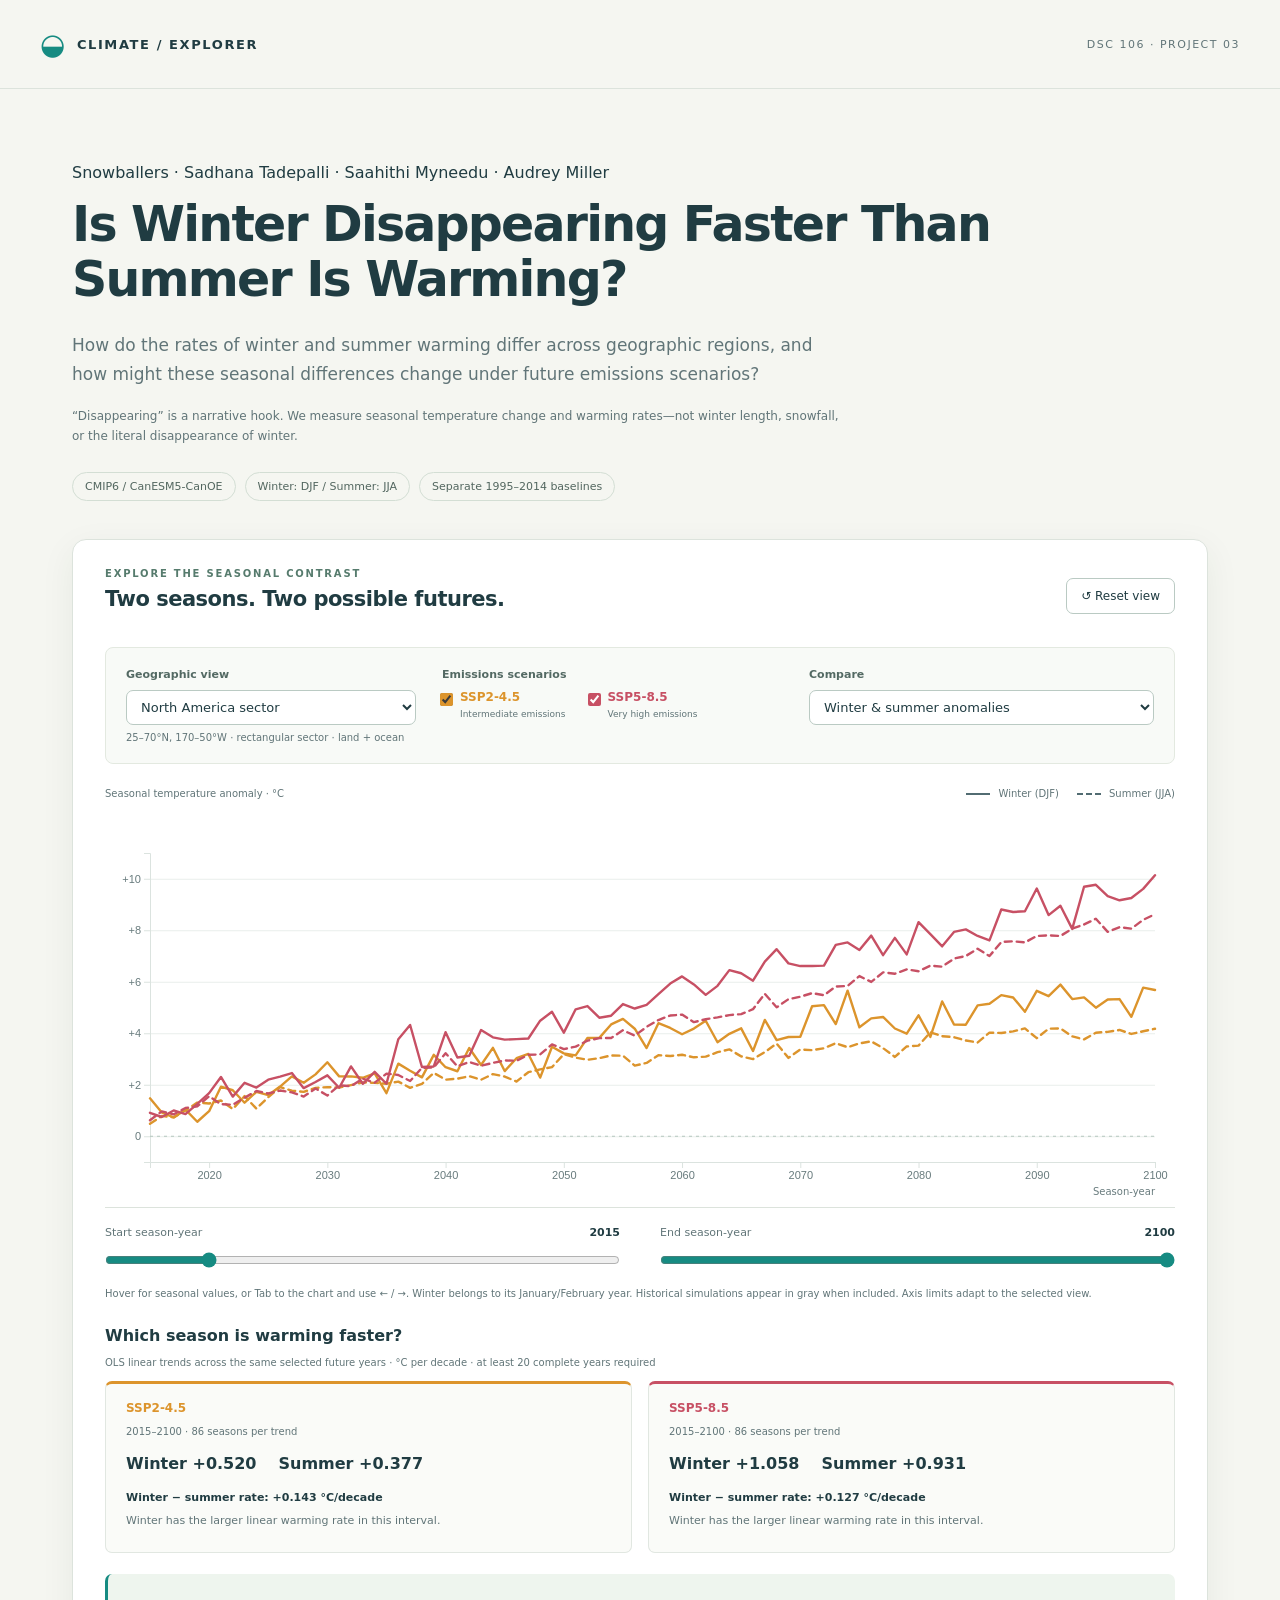
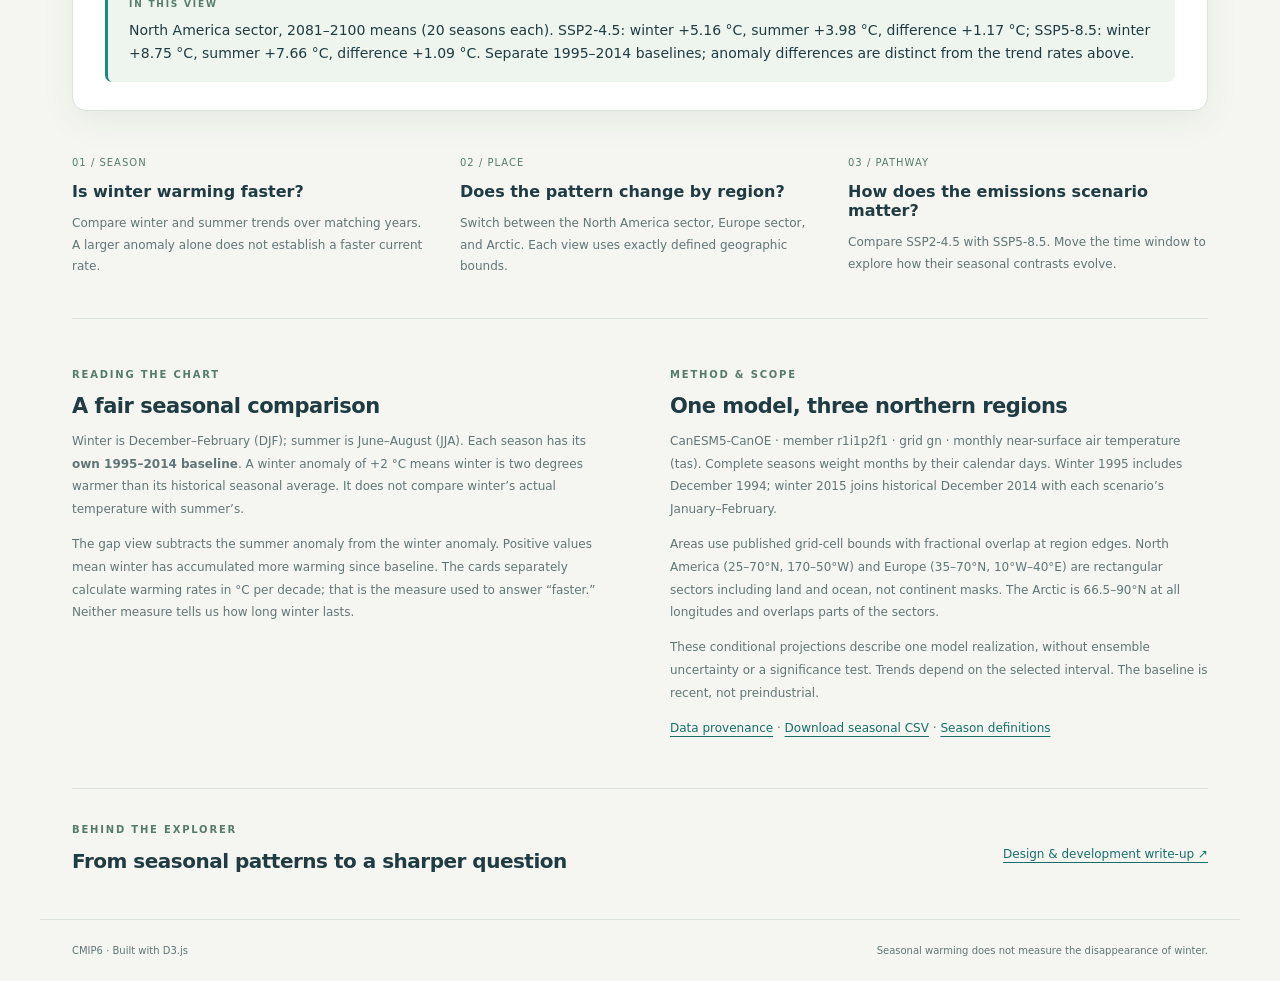
==== index.html @ 99b52e6e "Add Snowballers climate visualization project" ====
<!doctype html>
<html lang="en">
<head><meta name="color-scheme" content="light">
  <meta charset="utf-8">
  <meta name="viewport" content="width=device-width,initial-scale=1">
  <meta name="description" content="Compare winter and summer warming rates across North America and Europe sectors and the Arctic using real CMIP6 data.">
  <title>Is Winter Disappearing Faster Than Summer Is Warming?</title>
  <link rel="stylesheet" href="style.css">
  <script src="vendor/d3.v7.min.js" defer></script>
  <script src="main.js" defer></script>
</head>
<body>
  <a class="skip" href="#explorer">Skip to visualization</a>
  <header><a class="brand" href="./"><span class="brand-icon">◒</span> CLIMATE / EXPLORER</a><span class="course">DSC 106 · PROJECT 03</span></header>
  <main>
    <section class="intro">
      <p class="team">Snowballers · Sadhana Tadepalli · Saahithi Myneedu · Audrey Miller</p>
      <h1>Is Winter Disappearing Faster Than Summer Is Warming?</h1>
      <p class="lede">How do the rates of winter and summer warming differ across geographic regions, and how might these seasonal differences change under future emissions scenarios?</p>
      <p class="hook-note">“Disappearing” is a narrative hook. We measure seasonal temperature change and warming rates—not winter length, snowfall, or the literal disappearance of winter.</p>
      <div class="tags"><span id="model-tag">CMIP6</span><span>Winter: DJF / Summer: JJA</span><span>Separate 1995–2014 baselines</span></div>
    </section>
    <section class="explorer" id="explorer" aria-labelledby="chart-heading">
      <div class="section-top"><div><p class="eyebrow">EXPLORE THE SEASONAL CONTRAST</p><h2 id="chart-heading">Two seasons. Two possible futures.</h2></div><button id="reset" type="button">↺ Reset view</button></div>
      <div class="controls">
        <div class="region-control"><label for="region">Geographic view</label><select id="region"></select><p id="bounds"></p></div>
        <fieldset><legend>Emissions scenarios</legend><div class="scenario-options">
          <label style="--scenario:#dc942c"><input type="checkbox" name="scenario" value="ssp245" checked><span>SSP2-4.5<small>Intermediate emissions</small></span></label>
          <label style="--scenario:#c75064"><input type="checkbox" name="scenario" value="ssp585" checked><span>SSP5-8.5<small>Very high emissions</small></span></label>
        </div></fieldset>
        <div class="measure-control"><label for="measure">Compare</label><select id="measure"><option value="anomaly">Winter & summer anomalies</option><option value="gap">Winter minus summer anomaly</option></select></div>
      </div>
      <div class="chart-topline"><span id="chart-description">Seasonal temperature anomaly · °C</span><div class="season-legend"><span><b class="season-key"></b> Winter (DJF)</span><span><b class="season-key summer"></b> Summer (JJA)</span></div></div>
      <div id="chart" aria-label="Interactive seasonal temperature comparison"></div>
      <p id="empty" hidden>Select at least one scenario to compare future projections.</p>
      <div id="tooltip" role="status" aria-live="off" hidden></div>
      <div class="timeline">
        <div><label for="start-year">Start season-year <output id="start-output">2015</output></label><input id="start-year" type="range" min="1995" max="2099" value="2015"></div>
        <div><label for="end-year">End season-year <output id="end-output">2100</output></label><input id="end-year" type="range" min="1996" max="2100" value="2100"></div>
      </div>
      <p class="chart-help">Hover for seasonal values, or Tab to the chart and use ← / →. Winter belongs to its January/February year. Historical simulations appear in gray when included. Axis limits adapt to the selected view.</p>
      <div class="rate-heading"><h3>Which season is warming faster?</h3><p>OLS linear trends across the same selected future years · °C per decade · at least 20 complete years required</p></div>
      <div id="rate-cards" aria-live="polite"></div>
      <div class="insight" aria-live="polite"><span class="eyebrow">IN THIS VIEW</span><p id="summary">Loading validated seasonal CMIP6 data…</p></div>
      <p id="error" role="alert" hidden></p>
    </section>
    <section class="question-grid" aria-label="Three questions to explore">
      <article><span>01 / SEASON</span><h3>Is winter warming faster?</h3><p>Compare winter and summer trends over matching years. A larger anomaly alone does not establish a faster current rate.</p></article>
      <article><span>02 / PLACE</span><h3>Does the pattern change by region?</h3><p>Switch between the North America sector, Europe sector, and Arctic. Each view uses exactly defined geographic bounds.</p></article>
      <article><span>03 / PATHWAY</span><h3>How does the emissions scenario matter?</h3><p>Compare SSP2-4.5 with SSP5-8.5. Move the time window to explore how their seasonal contrasts evolve.</p></article>
    </section>
    <section class="context-grid">
      <article><p class="eyebrow">READING THE CHART</p><h2>A fair seasonal comparison</h2><p>Winter is December–February (DJF); summer is June–August (JJA). Each season has its <strong>own 1995–2014 baseline</strong>. A winter anomaly of +2 °C means winter is two degrees warmer than its historical seasonal average. It does not compare winter’s actual temperature with summer’s.</p><p>The gap view subtracts the summer anomaly from the winter anomaly. Positive values mean winter has accumulated more warming since baseline. The cards separately calculate warming rates in °C per decade; that is the measure used to answer “faster.” Neither measure tells us how long winter lasts.</p></article>
      <article><p class="eyebrow">METHOD & SCOPE</p><h2>One model, three northern regions</h2><p><span id="model-details">Selected CMIP6 model</span> · monthly near-surface air temperature (tas). Complete seasons weight months by their calendar days. Winter 1995 includes December 1994; winter 2015 joins historical December 2014 with each scenario’s January–February.</p><p>Areas use published grid-cell bounds with fractional overlap at region edges. North America (25–70°N, 170–50°W) and Europe (35–70°N, 10°W–40°E) are rectangular sectors including land and ocean, not continent masks. The Arctic is 66.5–90°N at all longitudes and overlaps parts of the sectors.</p><p>These conditional projections describe one model realization, without ensemble uncertainty or a significance test. Trends depend on the selected interval. The baseline is recent, not preindustrial.</p><p><a href="data/provenance.md">Data provenance</a> · <a href="data/temperature.csv" download>Download seasonal CSV</a> · <a href="https://www.ncei.noaa.gov/news/meteorological-versus-astronomical-seasons">Season definitions</a></p></article>
    </section>
    <section class="further"><div><p class="eyebrow">BEHIND THE EXPLORER</p><h2>From seasonal patterns to a sharper question</h2></div><p><a href="writeup.html">Design & development write-up ↗</a></p></section>
  </main>
  <footer>CMIP6 · Built with D3.js <span>Seasonal warming does not measure the disappearance of winter.</span></footer>
</body>
</html>
---- style.css ----
:root { color-scheme: only light; }
:root{font-family:system-ui,-apple-system,BlinkMacSystemFont,"Segoe UI",sans-serif;color:#203c42;background:#f5f6f1;font-synthesis:none;--muted:#617578;--line:#dce3dc;--teal:#168b82}*{box-sizing:border-box}body{margin:0}a{color:#176e69;text-underline-offset:4px}button,select,input{font:inherit}button,select{background:#fff;border:1px solid #bacac3;border-radius:7px;padding:10px 14px;color:#203c42}button{cursor:pointer}button:hover{background:#eaf2eb}:focus-visible{outline:3px solid #386ac2;outline-offset:4px}.skip{position:absolute;top:-60px;background:white;padding:12px;z-index:10}.skip:focus{top:0}header{max-width:1280px;margin:auto;padding:27px 40px;display:flex;justify-content:space-between;align-items:center;border-bottom:1px solid var(--line)}.brand{font-size:13px;letter-spacing:1.6px;font-weight:750;text-decoration:none;color:#203c42;display:flex;align-items:center;gap:10px}.brand-icon{font-size:29px;color:#168b82}.course{font-size:11px;color:var(--muted);letter-spacing:1.5px}main{max-width:1200px;margin:auto;padding:0 32px}.intro{padding:58px 0 38px;max-width:950px}.eyebrow{font-size:10px;letter-spacing:1.8px;font-weight:750;color:#567b6d;margin:0 0 14px}h1{font-size:clamp(30px,4vw,49px);line-height:1.12;letter-spacing:-1.8px;font-weight:650;margin:0 0 23px;max-width:960px}.lede{font-size:17px;line-height:1.7;color:var(--muted);max-width:775px}.tags{display:flex;gap:9px;flex-wrap:wrap;margin-top:26px}.tags span{font-size:11px;border:1px solid #d3ded4;border-radius:30px;padding:7px 12px;color:#52665f}.explorer{background:#fff;border:1px solid var(--line);border-radius:14px;box-shadow:0 10px 35px #163b2710;padding:28px 32px;position:relative}.section-top{display:flex;justify-content:space-between;gap:20px;align-items:center}.section-top .eyebrow{margin-bottom:8px}h2{font-size:21px;letter-spacing:-.5px;margin:0 0 12px;font-weight:650}#reset{font-size:12px;white-space:nowrap}.controls{display:flex;gap:45px;background:#f8faf7;border:1px solid #e3e9e0;border-radius:8px;padding:20px;margin:24px 0}.region-control{min-width:245px}.region-control>label,legend{display:block;font-size:11px;font-weight:700;margin-bottom:9px;color:#536963}select{width:100%;font-size:13px;padding:8px 10px}#bounds{font-size:10px;color:var(--muted);margin:7px 0 0}fieldset{border:0;margin:0;padding:0;flex:1;min-width:0}.scenario-options{display:flex;justify-content:space-between;gap:16px}.scenario-options label{display:flex;gap:7px;font-size:12px;font-weight:700;align-items:flex-start;cursor:pointer}.scenario-options input{accent-color:var(--scenario);margin:3px 0}.scenario-options span{color:var(--scenario)}small{display:block;color:var(--muted);font-size:9px;font-weight:400;margin-top:5px}.chart-topline{display:flex;justify-content:space-between;font-size:10px;color:var(--muted)}.historical-key{display:inline-block;vertical-align:middle;width:22px;border-top:2px solid #637582;margin-left:5px}#chart{width:100%;margin-top:8px}#chart svg{display:block;width:100%;height:auto;overflow:visible}.axis text{font-family:inherit;font-size:11px;fill:#687b7d}.axis path{stroke:#dbe3df}.axis line{stroke:#dbe3df}.grid line{stroke:#e9eeeb}.grid path{display:none}.series{fill:none;stroke-width:2.4;stroke-linejoin:round;stroke-linecap:round}.timeline{display:flex;gap:40px;margin:10px 0 0;padding:18px 0 4px;border-top:1px solid var(--line)}.timeline>div{flex:1}.timeline label{display:flex;justify-content:space-between;font-size:11px;color:var(--muted)}output{font-weight:700;color:#203c42}input[type=range]{width:100%;accent-color:#168b82;margin:13px 0 0}.chart-help{font-size:10px;color:var(--muted);line-height:1.6}.insight{background:#eef5ee;border-radius:7px;padding:18px 21px;margin-top:21px;border-left:3px solid #168b82}.insight .eyebrow{font-size:9px}.insight p{font-size:14px;line-height:1.6;margin:8px 0 0}#tooltip{position:absolute;pointer-events:none;background:#203c42;color:white;z-index:3;padding:12px 15px;border-radius:7px;font-size:12px;line-height:1.8;box-shadow:0 5px 20px #0002;max-width:250px}#tooltip b{display:block}#tooltip span{display:block}#empty{text-align:center;font-size:13px;color:#687b7d}.context-grid{display:grid;grid-template-columns:1fr 1fr;gap:60px;padding:50px 0 37px}.context-grid p:not(.eyebrow){font-size:12px;line-height:1.9;color:var(--muted)}.context-grid h2{font-size:21px}.further{border-top:1px solid var(--line);padding:30px 0;display:flex;justify-content:space-between;align-items:center;gap:25px}.further a{display:block;font-size:12px;margin:12px 0}.further h2{font-size:20px}footer{max-width:1200px;margin:auto;padding:25px 32px;border-top:1px solid var(--line);font-size:10px;color:var(--muted);display:flex;justify-content:space-between;gap:20px}#error{color:#a42c3e}@media(max-width:800px){.controls{gap:22px;flex-direction:column}.region-control{min-width:0}.scenario-options{justify-content:flex-start;gap:30px}.context-grid{gap:28px}h1{letter-spacing:-1px}.intro{padding-top:38px}}@media(max-width:520px){header{padding:18px 20px}.course{display:none}main{padding:0 16px}.intro{padding:35px 0 25px}.lede{font-size:15px}.explorer{padding:20px 14px}.section-top{align-items:flex-start;gap:8px}.section-top h2{font-size:18px}.section-top .eyebrow{font-size:9px}#reset{font-size:10px;padding:8px}.controls{padding:13px}.scenario-options{gap:10px;justify-content:space-between}.scenario-options label{font-size:10px;gap:4px}small{font-size:8px}.chart-topline{font-size:8px}.timeline{gap:20px}.context-grid{grid-template-columns:1fr;padding-top:35px;gap:20px}.further{display:block}footer{padding:20px 16px;display:block;line-height:2}footer span{display:block}}
.hook-note{font-size:12px;line-height:1.7;color:var(--muted);max-width:770px}.controls{gap:24px;flex-wrap:wrap}.region-control{min-width:230px;max-width:290px;flex:1}.measure-control{min-width:200px;flex:1}.measure-control>label{display:block;font-size:11px;font-weight:700;margin-bottom:9px;color:#536963}.controls fieldset{min-width:240px}.scenario-options{gap:22px;justify-content:flex-start}.season-legend{display:flex;gap:18px}.season-key{display:inline-block;width:24px;border-top:2px solid #526c72;vertical-align:middle;margin-right:5px}.season-key.summer{border-top-style:dashed}.rate-heading{margin-top:24px}h3{font-size:16px;margin:0 0 8px;font-weight:650}.rate-heading>p{font-size:10px;color:var(--muted);line-height:1.6}#rate-cards{display:grid;grid-template-columns:1fr 1fr;gap:16px}.rate-card{padding:17px 20px;border:1px solid #e1e7e1;border-top:3px solid var(--scenario);border-radius:7px;background:#fafbf8}.rate-card h4{font-size:12px;color:var(--scenario);margin:0 0 8px}.rate-card p{font-size:11px;line-height:1.7;margin:5px 0;color:var(--muted)}.rate-card .rate-period{font-size:10px}.rate-values{display:flex;gap:22px}.rate-values p{font-size:16px;color:#203c42;font-weight:650}.rate-difference{display:block;font-size:11px;margin:8px 0}.question-grid{display:grid;grid-template-columns:repeat(3,1fr);gap:28px;margin:40px 0 0;padding-bottom:28px;border-bottom:1px solid var(--line)}.question-grid span{font-size:10px;color:#567b6d;letter-spacing:1px}.question-grid h3{margin-top:12px}.question-grid p{font-size:12px;color:var(--muted);line-height:1.8}@media(max-width:800px){.region-control{max-width:none}.controls fieldset{min-width:0}.question-grid{gap:20px}.measure-control{min-width:0}}@media(max-width:520px){#rate-cards,.question-grid{grid-template-columns:1fr}.season-legend{gap:8px}.season-key{width:15px;margin-right:3px}.question-grid{gap:15px}.rate-values p{font-size:15px}}
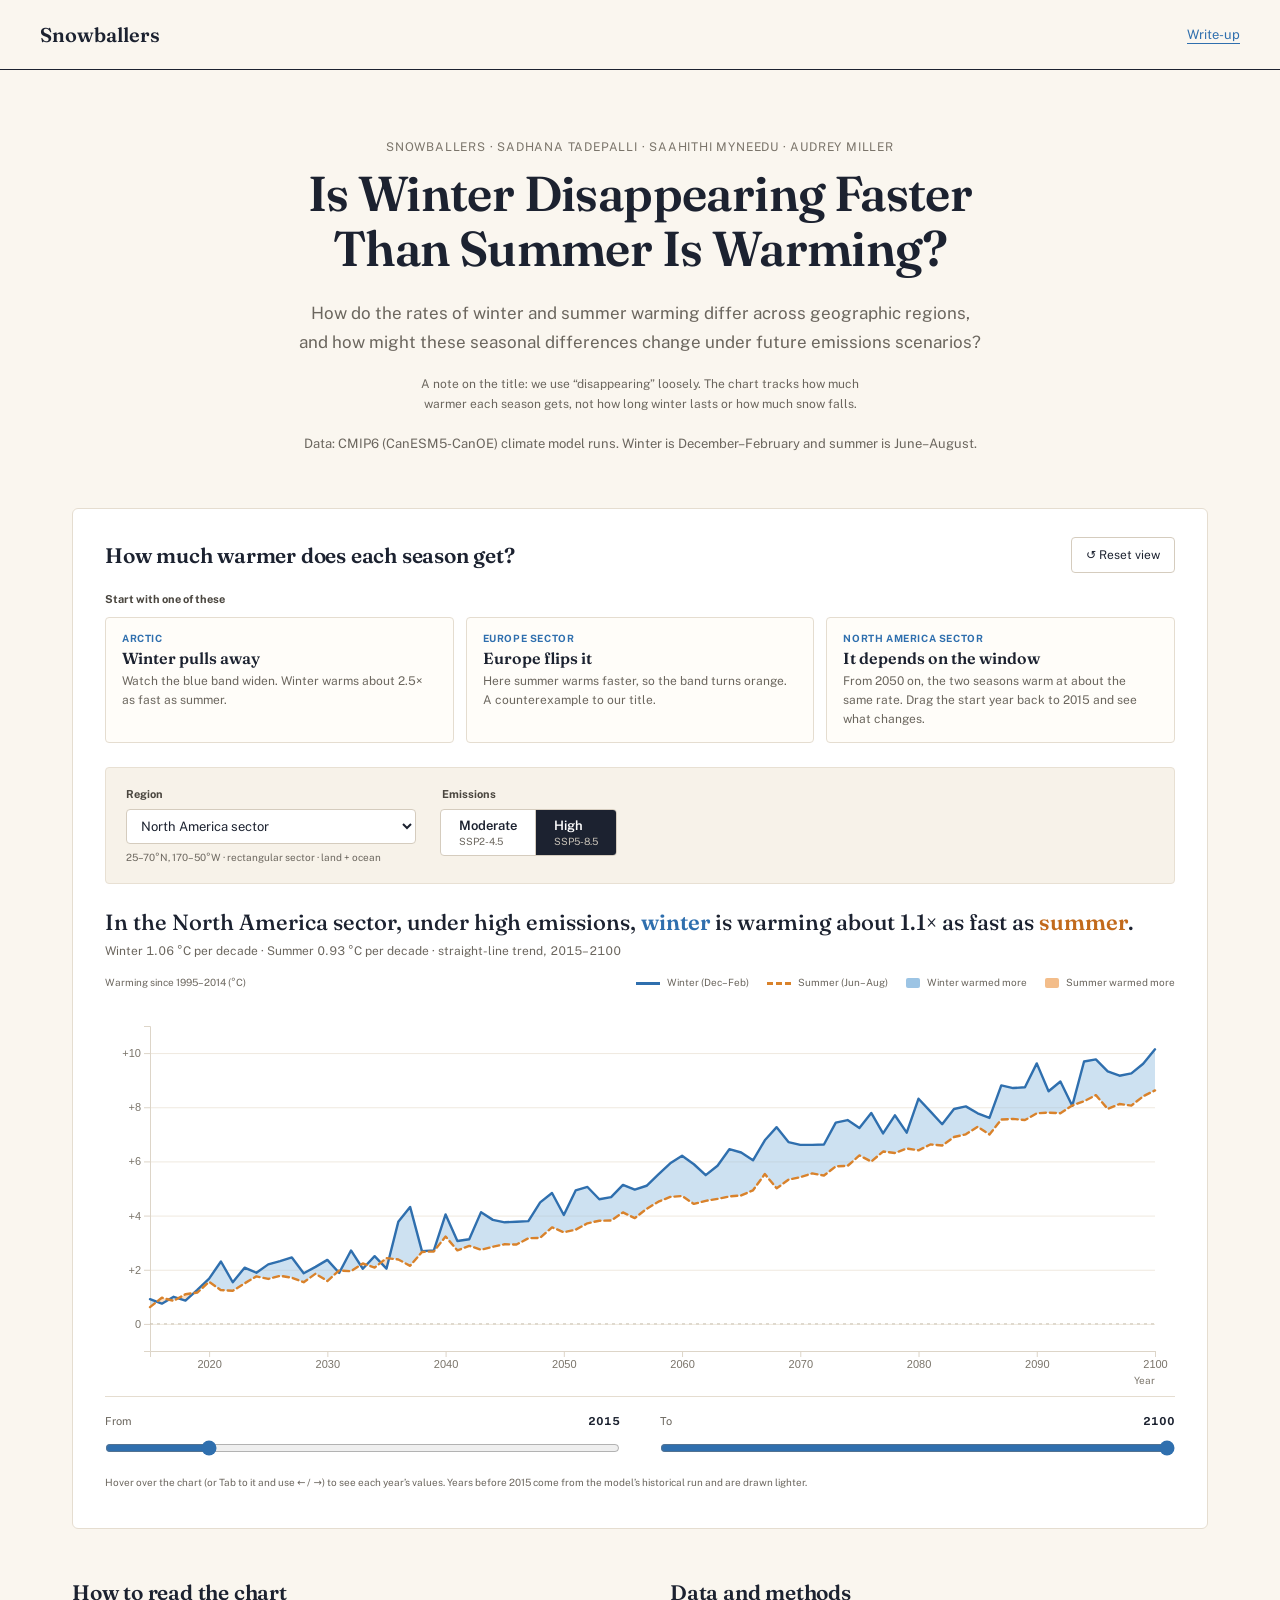
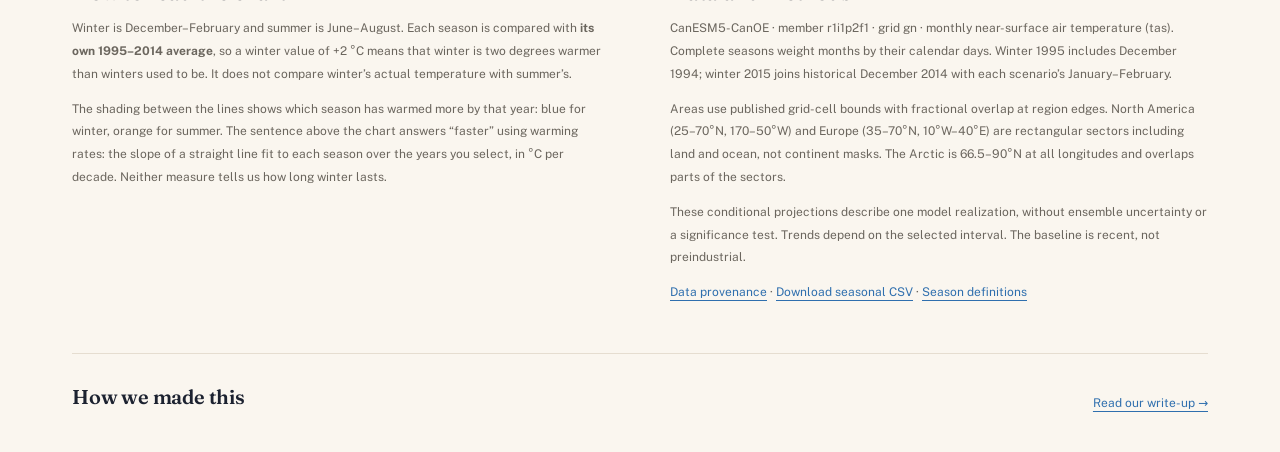
==== commit 01bc94bd: "ui restructured" ====
--- a/index.html
+++ b/index.html
@@ -5,56 +5,55 @@
   <meta name="viewport" content="width=device-width,initial-scale=1">
   <meta name="description" content="Compare winter and summer warming rates across North America and Europe sectors and the Arctic using real CMIP6 data.">
   <title>Is Winter Disappearing Faster Than Summer Is Warming?</title>
+  <link rel="preconnect" href="https://fonts.googleapis.com">
+  <link rel="preconnect" href="https://fonts.gstatic.com" crossorigin>
+  <link rel="stylesheet" href="https://fonts.googleapis.com/css2?family=Fraunces:opsz,wght@9..144,500;9..144,600&family=Public+Sans:wght@400;600;700&display=swap">
   <link rel="stylesheet" href="style.css">
   <script src="vendor/d3.v7.min.js" defer></script>
   <script src="main.js" defer></script>
 </head>
 <body>
   <a class="skip" href="#explorer">Skip to visualization</a>
-  <header><a class="brand" href="./"><span class="brand-icon">◒</span> CLIMATE / EXPLORER</a><span class="course">DSC 106 · PROJECT 03</span></header>
+  <header><a class="brand" href="./">Snowballers</a><a class="header-link" href="writeup.html">Write-up</a></header>
   <main>
     <section class="intro">
       <p class="team">Snowballers · Sadhana Tadepalli · Saahithi Myneedu · Audrey Miller</p>
       <h1>Is Winter Disappearing Faster Than Summer Is Warming?</h1>
       <p class="lede">How do the rates of winter and summer warming differ across geographic regions, and how might these seasonal differences change under future emissions scenarios?</p>
-      <p class="hook-note">“Disappearing” is a narrative hook. We measure seasonal temperature change and warming rates—not winter length, snowfall, or the literal disappearance of winter.</p>
-      <div class="tags"><span id="model-tag">CMIP6</span><span>Winter: DJF / Summer: JJA</span><span>Separate 1995–2014 baselines</span></div>
+      <p class="hook-note">A note on the title: we use “disappearing” loosely. The chart tracks how much warmer each season gets, not how long winter lasts or how much snow falls.</p>
+      <p class="data-line">Data: <span id="model-tag">CMIP6</span> climate model runs. Winter is December–February and summer is June–August.</p>
     </section>
     <section class="explorer" id="explorer" aria-labelledby="chart-heading">
-      <div class="section-top"><div><p class="eyebrow">EXPLORE THE SEASONAL CONTRAST</p><h2 id="chart-heading">Two seasons. Two possible futures.</h2></div><button id="reset" type="button">↺ Reset view</button></div>
+      <div class="section-top"><h2 id="chart-heading">How much warmer does each season get?</h2><button id="reset" type="button">↺ Reset view</button></div>
+      <div class="presets" role="group" aria-label="Suggested views">
+        <span class="presets-label">Start with one of these</span>
+        <button type="button" class="preset" data-preset="arctic" aria-pressed="false"><span class="preset-place">Arctic</span><strong>Winter pulls away</strong><span class="preset-text">Watch the blue band widen. Winter warms about 2.5× as fast as summer.</span></button>
+        <button type="button" class="preset" data-preset="europe" aria-pressed="false"><span class="preset-place">Europe sector</span><strong>Europe flips it</strong><span class="preset-text">Here summer warms faster, so the band turns orange. A counterexample to our title.</span></button>
+        <button type="button" class="preset" data-preset="namerica" aria-pressed="false"><span class="preset-place">North America sector</span><strong>It depends on the window</strong><span class="preset-text">From 2050 on, the two seasons warm at about the same rate. Drag the start year back to 2015 and see what changes.</span></button>
+      </div>
       <div class="controls">
-        <div class="region-control"><label for="region">Geographic view</label><select id="region"></select><p id="bounds"></p></div>
-        <fieldset><legend>Emissions scenarios</legend><div class="scenario-options">
-          <label style="--scenario:#dc942c"><input type="checkbox" name="scenario" value="ssp245" checked><span>SSP2-4.5<small>Intermediate emissions</small></span></label>
-          <label style="--scenario:#c75064"><input type="checkbox" name="scenario" value="ssp585" checked><span>SSP5-8.5<small>Very high emissions</small></span></label>
+        <div class="region-control"><label for="region">Region</label><select id="region"></select><p id="bounds"></p></div>
+        <fieldset><legend>Emissions</legend><div class="scenario-toggle">
+          <label><input type="radio" name="scenario" value="ssp245"><span>Moderate<small>SSP2-4.5</small></span></label>
+          <label><input type="radio" name="scenario" value="ssp585" checked><span>High<small>SSP5-8.5</small></span></label>
         </div></fieldset>
-        <div class="measure-control"><label for="measure">Compare</label><select id="measure"><option value="anomaly">Winter & summer anomalies</option><option value="gap">Winter minus summer anomaly</option></select></div>
       </div>
-      <div class="chart-topline"><span id="chart-description">Seasonal temperature anomaly · °C</span><div class="season-legend"><span><b class="season-key"></b> Winter (DJF)</span><span><b class="season-key summer"></b> Summer (JJA)</span></div></div>
+      <div class="answer-box" aria-live="polite"><p id="answer">Loading data…</p><p id="answer-detail"></p></div>
+      <div class="chart-topline"><span>Warming since 1995–2014 (°C)</span><div class="season-legend"><span><b class="season-key"></b> Winter (Dec–Feb)</span><span><b class="season-key summer"></b> Summer (Jun–Aug)</span><span><b class="fill-key winter"></b> Winter warmed more</span><span><b class="fill-key summer"></b> Summer warmed more</span></div></div>
       <div id="chart" aria-label="Interactive seasonal temperature comparison"></div>
-      <p id="empty" hidden>Select at least one scenario to compare future projections.</p>
       <div id="tooltip" role="status" aria-live="off" hidden></div>
       <div class="timeline">
-        <div><label for="start-year">Start season-year <output id="start-output">2015</output></label><input id="start-year" type="range" min="1995" max="2099" value="2015"></div>
-        <div><label for="end-year">End season-year <output id="end-output">2100</output></label><input id="end-year" type="range" min="1996" max="2100" value="2100"></div>
+        <div><label for="start-year">From <output id="start-output">2015</output></label><input id="start-year" type="range" min="1995" max="2099" value="2015"></div>
+        <div><label for="end-year">To <output id="end-output">2100</output></label><input id="end-year" type="range" min="1996" max="2100" value="2100"></div>
       </div>
-      <p class="chart-help">Hover for seasonal values, or Tab to the chart and use ← / →. Winter belongs to its January/February year. Historical simulations appear in gray when included. Axis limits adapt to the selected view.</p>
-      <div class="rate-heading"><h3>Which season is warming faster?</h3><p>OLS linear trends across the same selected future years · °C per decade · at least 20 complete years required</p></div>
-      <div id="rate-cards" aria-live="polite"></div>
-      <div class="insight" aria-live="polite"><span class="eyebrow">IN THIS VIEW</span><p id="summary">Loading validated seasonal CMIP6 data…</p></div>
+      <p class="chart-help">Hover over the chart (or Tab to it and use ← / →) to see each year’s values. Years before 2015 come from the model’s historical run and are drawn lighter.</p>
       <p id="error" role="alert" hidden></p>
     </section>
-    <section class="question-grid" aria-label="Three questions to explore">
-      <article><span>01 / SEASON</span><h3>Is winter warming faster?</h3><p>Compare winter and summer trends over matching years. A larger anomaly alone does not establish a faster current rate.</p></article>
-      <article><span>02 / PLACE</span><h3>Does the pattern change by region?</h3><p>Switch between the North America sector, Europe sector, and Arctic. Each view uses exactly defined geographic bounds.</p></article>
-      <article><span>03 / PATHWAY</span><h3>How does the emissions scenario matter?</h3><p>Compare SSP2-4.5 with SSP5-8.5. Move the time window to explore how their seasonal contrasts evolve.</p></article>
+    <section class="context-grid">
+      <article><h2>How to read the chart</h2><p>Winter is December–February and summer is June–August. Each season is compared with <strong>its own 1995–2014 average</strong>, so a winter value of +2 °C means that winter is two degrees warmer than winters used to be. It does not compare winter’s actual temperature with summer’s.</p><p>The shading between the lines shows which season has warmed more by that year: blue for winter, orange for summer. The sentence above the chart answers “faster” using warming rates: the slope of a straight line fit to each season over the years you select, in °C per decade. Neither measure tells us how long winter lasts.</p></article>
+      <article><h2>Data and methods</h2><p><span id="model-details">Selected CMIP6 model</span> · monthly near-surface air temperature (tas). Complete seasons weight months by their calendar days. Winter 1995 includes December 1994; winter 2015 joins historical December 2014 with each scenario’s January–February.</p><p>Areas use published grid-cell bounds with fractional overlap at region edges. North America (25–70°N, 170–50°W) and Europe (35–70°N, 10°W–40°E) are rectangular sectors including land and ocean, not continent masks. The Arctic is 66.5–90°N at all longitudes and overlaps parts of the sectors.</p><p>These conditional projections describe one model realization, without ensemble uncertainty or a significance test. Trends depend on the selected interval. The baseline is recent, not preindustrial.</p><p><a href="data/provenance.md">Data provenance</a> · <a href="data/temperature.csv" download>Download seasonal CSV</a> · <a href="https://www.ncei.noaa.gov/news/meteorological-versus-astronomical-seasons">Season definitions</a></p></article>
     </section>
-    <section class="context-grid">
-      <article><p class="eyebrow">READING THE CHART</p><h2>A fair seasonal comparison</h2><p>Winter is December–February (DJF); summer is June–August (JJA). Each season has its <strong>own 1995–2014 baseline</strong>. A winter anomaly of +2 °C means winter is two degrees warmer than its historical seasonal average. It does not compare winter’s actual temperature with summer’s.</p><p>The gap view subtracts the summer anomaly from the winter anomaly. Positive values mean winter has accumulated more warming since baseline. The cards separately calculate warming rates in °C per decade; that is the measure used to answer “faster.” Neither measure tells us how long winter lasts.</p></article>
-      <article><p class="eyebrow">METHOD & SCOPE</p><h2>One model, three northern regions</h2><p><span id="model-details">Selected CMIP6 model</span> · monthly near-surface air temperature (tas). Complete seasons weight months by their calendar days. Winter 1995 includes December 1994; winter 2015 joins historical December 2014 with each scenario’s January–February.</p><p>Areas use published grid-cell bounds with fractional overlap at region edges. North America (25–70°N, 170–50°W) and Europe (35–70°N, 10°W–40°E) are rectangular sectors including land and ocean, not continent masks. The Arctic is 66.5–90°N at all longitudes and overlaps parts of the sectors.</p><p>These conditional projections describe one model realization, without ensemble uncertainty or a significance test. Trends depend on the selected interval. The baseline is recent, not preindustrial.</p><p><a href="data/provenance.md">Data provenance</a> · <a href="data/temperature.csv" download>Download seasonal CSV</a> · <a href="https://www.ncei.noaa.gov/news/meteorological-versus-astronomical-seasons">Season definitions</a></p></article>
-    </section>
-    <section class="further"><div><p class="eyebrow">BEHIND THE EXPLORER</p><h2>From seasonal patterns to a sharper question</h2></div><p><a href="writeup.html">Design & development write-up ↗</a></p></section>
+    <section class="further"><h2>How we made this</h2><p><a href="writeup.html">Read our write-up →</a></p></section>
   </main>
-  <footer>CMIP6 · Built with D3.js <span>Seasonal warming does not measure the disappearance of winter.</span></footer>
 </body>
 </html>
--- a/style.css
+++ b/style.css
@@ -1,3 +1,65 @@
 :root { color-scheme: only light; }
-:root{font-family:system-ui,-apple-system,BlinkMacSystemFont,"Segoe UI",sans-serif;color:#203c42;background:#f5f6f1;font-synthesis:none;--muted:#617578;--line:#dce3dc;--teal:#168b82}*{box-sizing:border-box}body{margin:0}a{color:#176e69;text-underline-offset:4px}button,select,input{font:inherit}button,select{background:#fff;border:1px solid #bacac3;border-radius:7px;padding:10px 14px;color:#203c42}button{cursor:pointer}button:hover{background:#eaf2eb}:focus-visible{outline:3px solid #386ac2;outline-offset:4px}.skip{position:absolute;top:-60px;background:white;padding:12px;z-index:10}.skip:focus{top:0}header{max-width:1280px;margin:auto;padding:27px 40px;display:flex;justify-content:space-between;align-items:center;border-bottom:1px solid var(--line)}.brand{font-size:13px;letter-spacing:1.6px;font-weight:750;text-decoration:none;color:#203c42;display:flex;align-items:center;gap:10px}.brand-icon{font-size:29px;color:#168b82}.course{font-size:11px;color:var(--muted);letter-spacing:1.5px}main{max-width:1200px;margin:auto;padding:0 32px}.intro{padding:58px 0 38px;max-width:950px}.eyebrow{font-size:10px;letter-spacing:1.8px;font-weight:750;color:#567b6d;margin:0 0 14px}h1{font-size:clamp(30px,4vw,49px);line-height:1.12;letter-spacing:-1.8px;font-weight:650;margin:0 0 23px;max-width:960px}.lede{font-size:17px;line-height:1.7;color:var(--muted);max-width:775px}.tags{display:flex;gap:9px;flex-wrap:wrap;margin-top:26px}.tags span{font-size:11px;border:1px solid #d3ded4;border-radius:30px;padding:7px 12px;color:#52665f}.explorer{background:#fff;border:1px solid var(--line);border-radius:14px;box-shadow:0 10px 35px #163b2710;padding:28px 32px;position:relative}.section-top{display:flex;justify-content:space-between;gap:20px;align-items:center}.section-top .eyebrow{margin-bottom:8px}h2{font-size:21px;letter-spacing:-.5px;margin:0 0 12px;font-weight:650}#reset{font-size:12px;white-space:nowrap}.controls{display:flex;gap:45px;background:#f8faf7;border:1px solid #e3e9e0;border-radius:8px;padding:20px;margin:24px 0}.region-control{min-width:245px}.region-control>label,legend{display:block;font-size:11px;font-weight:700;margin-bottom:9px;color:#536963}select{width:100%;font-size:13px;padding:8px 10px}#bounds{font-size:10px;color:var(--muted);margin:7px 0 0}fieldset{border:0;margin:0;padding:0;flex:1;min-width:0}.scenario-options{display:flex;justify-content:space-between;gap:16px}.scenario-options label{display:flex;gap:7px;font-size:12px;font-weight:700;align-items:flex-start;cursor:pointer}.scenario-options input{accent-color:var(--scenario);margin:3px 0}.scenario-options span{color:var(--scenario)}small{display:block;color:var(--muted);font-size:9px;font-weight:400;margin-top:5px}.chart-topline{display:flex;justify-content:space-between;font-size:10px;color:var(--muted)}.historical-key{display:inline-block;vertical-align:middle;width:22px;border-top:2px solid #637582;margin-left:5px}#chart{width:100%;margin-top:8px}#chart svg{display:block;width:100%;height:auto;overflow:visible}.axis text{font-family:inherit;font-size:11px;fill:#687b7d}.axis path{stroke:#dbe3df}.axis line{stroke:#dbe3df}.grid line{stroke:#e9eeeb}.grid path{display:none}.series{fill:none;stroke-width:2.4;stroke-linejoin:round;stroke-linecap:round}.timeline{display:flex;gap:40px;margin:10px 0 0;padding:18px 0 4px;border-top:1px solid var(--line)}.timeline>div{flex:1}.timeline label{display:flex;justify-content:space-between;font-size:11px;color:var(--muted)}output{font-weight:700;color:#203c42}input[type=range]{width:100%;accent-color:#168b82;margin:13px 0 0}.chart-help{font-size:10px;color:var(--muted);line-height:1.6}.insight{background:#eef5ee;border-radius:7px;padding:18px 21px;margin-top:21px;border-left:3px solid #168b82}.insight .eyebrow{font-size:9px}.insight p{font-size:14px;line-height:1.6;margin:8px 0 0}#tooltip{position:absolute;pointer-events:none;background:#203c42;color:white;z-index:3;padding:12px 15px;border-radius:7px;font-size:12px;line-height:1.8;box-shadow:0 5px 20px #0002;max-width:250px}#tooltip b{display:block}#tooltip span{display:block}#empty{text-align:center;font-size:13px;color:#687b7d}.context-grid{display:grid;grid-template-columns:1fr 1fr;gap:60px;padding:50px 0 37px}.context-grid p:not(.eyebrow){font-size:12px;line-height:1.9;color:var(--muted)}.context-grid h2{font-size:21px}.further{border-top:1px solid var(--line);padding:30px 0;display:flex;justify-content:space-between;align-items:center;gap:25px}.further a{display:block;font-size:12px;margin:12px 0}.further h2{font-size:20px}footer{max-width:1200px;margin:auto;padding:25px 32px;border-top:1px solid var(--line);font-size:10px;color:var(--muted);display:flex;justify-content:space-between;gap:20px}#error{color:#a42c3e}@media(max-width:800px){.controls{gap:22px;flex-direction:column}.region-control{min-width:0}.scenario-options{justify-content:flex-start;gap:30px}.context-grid{gap:28px}h1{letter-spacing:-1px}.intro{padding-top:38px}}@media(max-width:520px){header{padding:18px 20px}.course{display:none}main{padding:0 16px}.intro{padding:35px 0 25px}.lede{font-size:15px}.explorer{padding:20px 14px}.section-top{align-items:flex-start;gap:8px}.section-top h2{font-size:18px}.section-top .eyebrow{font-size:9px}#reset{font-size:10px;padding:8px}.controls{padding:13px}.scenario-options{gap:10px;justify-content:space-between}.scenario-options label{font-size:10px;gap:4px}small{font-size:8px}.chart-topline{font-size:8px}.timeline{gap:20px}.context-grid{grid-template-columns:1fr;padding-top:35px;gap:20px}.further{display:block}footer{padding:20px 16px;display:block;line-height:2}footer span{display:block}}
-.hook-note{font-size:12px;line-height:1.7;color:var(--muted);max-width:770px}.controls{gap:24px;flex-wrap:wrap}.region-control{min-width:230px;max-width:290px;flex:1}.measure-control{min-width:200px;flex:1}.measure-control>label{display:block;font-size:11px;font-weight:700;margin-bottom:9px;color:#536963}.controls fieldset{min-width:240px}.scenario-options{gap:22px;justify-content:flex-start}.season-legend{display:flex;gap:18px}.season-key{display:inline-block;width:24px;border-top:2px solid #526c72;vertical-align:middle;margin-right:5px}.season-key.summer{border-top-style:dashed}.rate-heading{margin-top:24px}h3{font-size:16px;margin:0 0 8px;font-weight:650}.rate-heading>p{font-size:10px;color:var(--muted);line-height:1.6}#rate-cards{display:grid;grid-template-columns:1fr 1fr;gap:16px}.rate-card{padding:17px 20px;border:1px solid #e1e7e1;border-top:3px solid var(--scenario);border-radius:7px;background:#fafbf8}.rate-card h4{font-size:12px;color:var(--scenario);margin:0 0 8px}.rate-card p{font-size:11px;line-height:1.7;margin:5px 0;color:var(--muted)}.rate-card .rate-period{font-size:10px}.rate-values{display:flex;gap:22px}.rate-values p{font-size:16px;color:#203c42;font-weight:650}.rate-difference{display:block;font-size:11px;margin:8px 0}.question-grid{display:grid;grid-template-columns:repeat(3,1fr);gap:28px;margin:40px 0 0;padding-bottom:28px;border-bottom:1px solid var(--line)}.question-grid span{font-size:10px;color:#567b6d;letter-spacing:1px}.question-grid h3{margin-top:12px}.question-grid p{font-size:12px;color:var(--muted);line-height:1.8}@media(max-width:800px){.region-control{max-width:none}.controls fieldset{min-width:0}.question-grid{gap:20px}.measure-control{min-width:0}}@media(max-width:520px){#rate-cards,.question-grid{grid-template-columns:1fr}.season-legend{gap:8px}.season-key{width:15px;margin-right:3px}.question-grid{gap:15px}.rate-values p{font-size:15px}}
+:root{font-family:"Public Sans",system-ui,-apple-system,"Segoe UI",sans-serif;color:#1c2230;background:#faf6ef;font-synthesis:none;--muted:#6b665e;--line:#e5ddd0;--teal:#2f6fae}*{box-sizing:border-box}body{margin:0}a{color:#2f6fae;text-underline-offset:4px}button,select,input{font:inherit}button,select{background:#fff;border:1px solid #d5ccbe;border-radius:7px;padding:10px 14px;color:#1c2230}button{cursor:pointer}button:hover{background:#f3eee6}:focus-visible{outline:3px solid #386ac2;outline-offset:4px}.skip{position:absolute;top:-60px;background:white;padding:12px;z-index:10}.skip:focus{top:0}header{max-width:1280px;margin:auto;padding:27px 40px;display:flex;justify-content:space-between;align-items:center;border-bottom:1px solid var(--line)}.brand{font-size:13px;letter-spacing:1.6px;font-weight:750;text-decoration:none;color:#1c2230;display:flex;align-items:center;gap:10px}.brand-icon{font-size:29px;color:#2f6fae}.course{font-size:11px;color:var(--muted);letter-spacing:1.5px}main{max-width:1200px;margin:auto;padding:0 32px}.intro{padding:58px 0 38px;max-width:950px}.eyebrow{font-size:10px;letter-spacing:1.8px;font-weight:750;color:#7a746a;margin:0 0 14px}h1{font-size:clamp(30px,4vw,49px);line-height:1.12;letter-spacing:-1.8px;font-weight:650;margin:0 0 23px;max-width:960px}.lede{font-size:17px;line-height:1.7;color:var(--muted);max-width:775px}.tags{display:flex;gap:9px;flex-wrap:wrap;margin-top:26px}.tags span{font-size:11px;border:1px solid #ddd5c8;border-radius:30px;padding:7px 12px;color:#4a463f}.explorer{background:#fff;border:1px solid var(--line);border-radius:14px;box-shadow:0 10px 35px #163b2710;padding:28px 32px;position:relative}.section-top{display:flex;justify-content:space-between;gap:20px;align-items:center}.section-top .eyebrow{margin-bottom:8px}h2{font-size:21px;letter-spacing:-.5px;margin:0 0 12px;font-weight:650}#reset{font-size:12px;white-space:nowrap}.controls{display:flex;gap:45px;background:#f7f2e9;border:1px solid #e8e0d3;border-radius:8px;padding:20px;margin:24px 0}.region-control{min-width:245px}.region-control>label,legend{display:block;font-size:11px;font-weight:700;margin-bottom:9px;color:#4a463f}select{width:100%;font-size:13px;padding:8px 10px}#bounds{font-size:10px;color:var(--muted);margin:7px 0 0}fieldset{border:0;margin:0;padding:0;flex:1;min-width:0}.scenario-options{display:flex;justify-content:space-between;gap:16px}.scenario-options label{display:flex;gap:7px;font-size:12px;font-weight:700;align-items:flex-start;cursor:pointer}.scenario-options input{accent-color:var(--scenario);margin:3px 0}.scenario-options span{color:var(--scenario)}small{display:block;color:var(--muted);font-size:9px;font-weight:400;margin-top:5px}.chart-topline{display:flex;justify-content:space-between;font-size:10px;color:var(--muted)}.historical-key{display:inline-block;vertical-align:middle;width:22px;border-top:2px solid #7a746a;margin-left:5px}#chart{width:100%;margin-top:8px}#chart svg{display:block;width:100%;height:auto;overflow:visible}.axis text{font-family:inherit;font-size:11px;fill:#7a746a}.axis path{stroke:#ddd5c8}.axis line{stroke:#ddd5c8}.grid line{stroke:#efe9df}.grid path{display:none}.series{fill:none;stroke-width:2.4;stroke-linejoin:round;stroke-linecap:round}.timeline{display:flex;gap:40px;margin:10px 0 0;padding:18px 0 4px;border-top:1px solid var(--line)}.timeline>div{flex:1}.timeline label{display:flex;justify-content:space-between;font-size:11px;color:var(--muted)}output{font-weight:700;color:#1c2230}input[type=range]{width:100%;accent-color:#2f6fae;margin:13px 0 0}.chart-help{font-size:10px;color:var(--muted);line-height:1.6}.insight{background:#f3eee6;border-radius:7px;padding:18px 21px;margin-top:21px;border-left:3px solid #2f6fae}.insight .eyebrow{font-size:9px}.insight p{font-size:14px;line-height:1.6;margin:8px 0 0}#tooltip{position:absolute;pointer-events:none;background:#1c2230;color:white;z-index:3;padding:12px 15px;border-radius:7px;font-size:12px;line-height:1.8;box-shadow:0 5px 20px #0002;max-width:250px}#tooltip b{display:block}#tooltip span{display:block}#empty{text-align:center;font-size:13px;color:#7a746a}.context-grid{display:grid;grid-template-columns:1fr 1fr;gap:60px;padding:50px 0 37px}.context-grid p:not(.eyebrow){font-size:12px;line-height:1.9;color:var(--muted)}.context-grid h2{font-size:21px}.further{border-top:1px solid var(--line);padding:30px 0;display:flex;justify-content:space-between;align-items:center;gap:25px}.further a{display:block;font-size:12px;margin:12px 0}.further h2{font-size:20px}footer{max-width:1200px;margin:auto;padding:25px 32px;border-top:1px solid var(--line);font-size:10px;color:var(--muted);display:flex;justify-content:space-between;gap:20px}#error{color:#a42c3e}@media(max-width:800px){.controls{gap:22px;flex-direction:column}.region-control{min-width:0}.scenario-options{justify-content:flex-start;gap:30px}.context-grid{gap:28px}h1{letter-spacing:-1px}.intro{padding-top:38px}}@media(max-width:520px){header{padding:18px 20px}.course{display:none}main{padding:0 16px}.intro{padding:35px 0 25px}.lede{font-size:15px}.explorer{padding:20px 14px}.section-top{align-items:flex-start;gap:8px}.section-top h2{font-size:18px}.section-top .eyebrow{font-size:9px}#reset{font-size:10px;padding:8px}.controls{padding:13px}.scenario-options{gap:10px;justify-content:space-between}.scenario-options label{font-size:10px;gap:4px}small{font-size:8px}.chart-topline{font-size:8px}.timeline{gap:20px}.context-grid{grid-template-columns:1fr;padding-top:35px;gap:20px}.further{display:block}footer{padding:20px 16px;display:block;line-height:2}footer span{display:block}}
+.hook-note{font-size:12px;line-height:1.7;color:var(--muted);max-width:770px}.controls{gap:24px;flex-wrap:wrap}.region-control{min-width:230px;max-width:290px;flex:1}.measure-control{min-width:200px;flex:1}.measure-control>label{display:block;font-size:11px;font-weight:700;margin-bottom:9px;color:#4a463f}.controls fieldset{min-width:240px}.scenario-options{gap:22px;justify-content:flex-start}.season-legend{display:flex;gap:18px}.season-key{display:inline-block;width:24px;border-top:2px solid #6b665e;vertical-align:middle;margin-right:5px}.season-key.summer{border-top-style:dashed}.rate-heading{margin-top:24px}h3{font-size:16px;margin:0 0 8px;font-weight:650}.rate-heading>p{font-size:10px;color:var(--muted);line-height:1.6}#rate-cards{display:grid;grid-template-columns:1fr 1fr;gap:16px}.rate-card{padding:17px 20px;border:1px solid #e5ddd0;border-top:3px solid var(--scenario);border-radius:7px;background:#fffdf9}.rate-card h4{font-size:12px;color:var(--scenario);margin:0 0 8px}.rate-card p{font-size:11px;line-height:1.7;margin:5px 0;color:var(--muted)}.rate-card .rate-period{font-size:10px}.rate-values{display:flex;gap:22px}.rate-values p{font-size:16px;color:#1c2230;font-weight:650}.rate-difference{display:block;font-size:11px;margin:8px 0}.question-grid{display:grid;grid-template-columns:repeat(3,1fr);gap:28px;margin:40px 0 0;padding-bottom:28px;border-bottom:1px solid var(--line)}.question-grid span{font-size:10px;color:#7a746a;letter-spacing:1px}.question-grid h3{margin-top:12px}.question-grid p{font-size:12px;color:var(--muted);line-height:1.8}@media(max-width:800px){.region-control{max-width:none}.controls fieldset{min-width:0}.question-grid{gap:20px}.measure-control{min-width:0}}@media(max-width:520px){#rate-cards,.question-grid{grid-template-columns:1fr}.season-legend{gap:8px}.season-key{width:15px;margin-right:3px}.question-grid{gap:15px}.rate-values p{font-size:15px}}
+
+/* Typography */
+h1,h2,h3,.brand{font-family:"Fraunces",Georgia,"Times New Roman",serif;font-optical-sizing:auto}
+h1{font-weight:600;letter-spacing:-.6px}
+h2,h3{font-weight:600;letter-spacing:-.2px}
+output,.rate-values p,.rate-difference,#tooltip,.axis text{font-variant-numeric:tabular-nums}
+header{padding:22px 40px}
+.brand{font-size:20px;letter-spacing:0;font-weight:600}
+.header-link{font-size:13px;color:#2f6fae}
+.hook-note{border-left:2px solid #ddd5c8;padding-left:14px}
+.section-top h2{margin:0}
+
+/* Suggested views */
+.presets{display:grid;grid-template-columns:repeat(3,1fr);gap:12px;margin:20px 0 0}
+.presets-label{grid-column:1/-1;font-size:11px;font-weight:700;color:#4a463f}
+.preset{display:flex;flex-direction:column;align-items:flex-start;gap:4px;text-align:left;padding:14px 16px;border:1px solid #e5ddd0;border-radius:9px;background:#fffdf9;transition:border-color .15s,background .15s}
+.preset:hover{background:#f5efe5;border-color:#cfc5b5}
+.preset[aria-pressed="true"]{background:#eef4fa;border-color:#2f6fae;box-shadow:inset 0 0 0 1px #2f6fae}
+.preset-place{font-size:10px;font-weight:700;letter-spacing:.6px;text-transform:uppercase;color:#2f6fae}
+.preset strong{font-family:"Fraunces",Georgia,serif;font-size:16px;font-weight:600;color:#1c2230}
+.preset-text{font-size:12px;line-height:1.55;color:var(--muted)}
+
+/* Season fill legend and underlay */
+.season-legend{flex-wrap:wrap;justify-content:flex-end}
+.fill-key{display:inline-block;width:14px;height:10px;border-radius:2px;vertical-align:middle;margin-right:5px}
+.fill-key.winter{background:#9cc4e4}
+.fill-key.summer{background:#f3bd8a}
+.zone-label{font-size:11px;font-weight:600;letter-spacing:.4px}
+@media(max-width:800px){.presets{grid-template-columns:1fr}.chart-topline{flex-direction:column;gap:6px}.season-legend{justify-content:flex-start}}
+.data-line{font-size:13px;color:var(--muted);margin-top:22px}.insight p{margin:0}.further p{margin:0}
+
+/* Simplified explorer */
+.scenario-toggle{display:inline-flex;border:1px solid #d5ccbe;border-radius:8px;overflow:hidden;background:#fff}
+.scenario-toggle label{cursor:pointer}
+.scenario-toggle input{position:absolute;opacity:0;pointer-events:none}
+.scenario-toggle span{display:block;padding:8px 18px;font-size:13px;font-weight:600;color:#1c2230}
+.scenario-toggle small{font-size:10px;margin-top:2px}
+.scenario-toggle label+label span{border-left:1px solid #d5ccbe}
+.scenario-toggle input:checked+span{background:#1c2230;color:#fff}
+.scenario-toggle input:checked+span small{color:#c9c3b8}
+.scenario-toggle input:focus-visible+span{outline:3px solid #386ac2;outline-offset:-3px}
+.answer-box{margin:4px 0 18px}
+#answer{font-family:"Fraunces",Georgia,serif;font-size:22px;line-height:1.35;margin:0 0 6px;font-weight:500}
+#answer .winter{color:#2f6fae;font-weight:600}
+#answer .summer{color:#c26a1c;font-weight:600}
+#answer-detail{font-size:12px;color:var(--muted);margin:0;font-variant-numeric:tabular-nums}
+.season-key{border-top:3px solid #2f6fae}
+.season-key.summer{border-top:3px dashed #d9822b}
+@media(max-width:520px){#answer{font-size:18px}.scenario-toggle span{padding:7px 14px}}
+
+/* Centered intro */
+.intro{max-width:none;text-align:center;padding-bottom:44px}
+.intro h1{max-width:1050px;margin-left:auto;margin-right:auto}
+.intro .lede,.intro .hook-note,.intro .data-line{margin-left:auto;margin-right:auto}
+.intro .hook-note{border-left:0;padding-left:0;max-width:640px}
+.intro h1,.intro .lede,.intro .hook-note,.intro .data-line{text-wrap:balance}
+
+/* Paper and ink palette */
+.explorer{box-shadow:none;border-radius:6px;border-color:#e5ddd0}
+.controls,.preset,button,select,.scenario-toggle{border-radius:4px}
+header{border-bottom-color:#1c2230}
+.intro .team{font-size:12px;letter-spacing:.8px;text-transform:uppercase;color:#7a746a}
